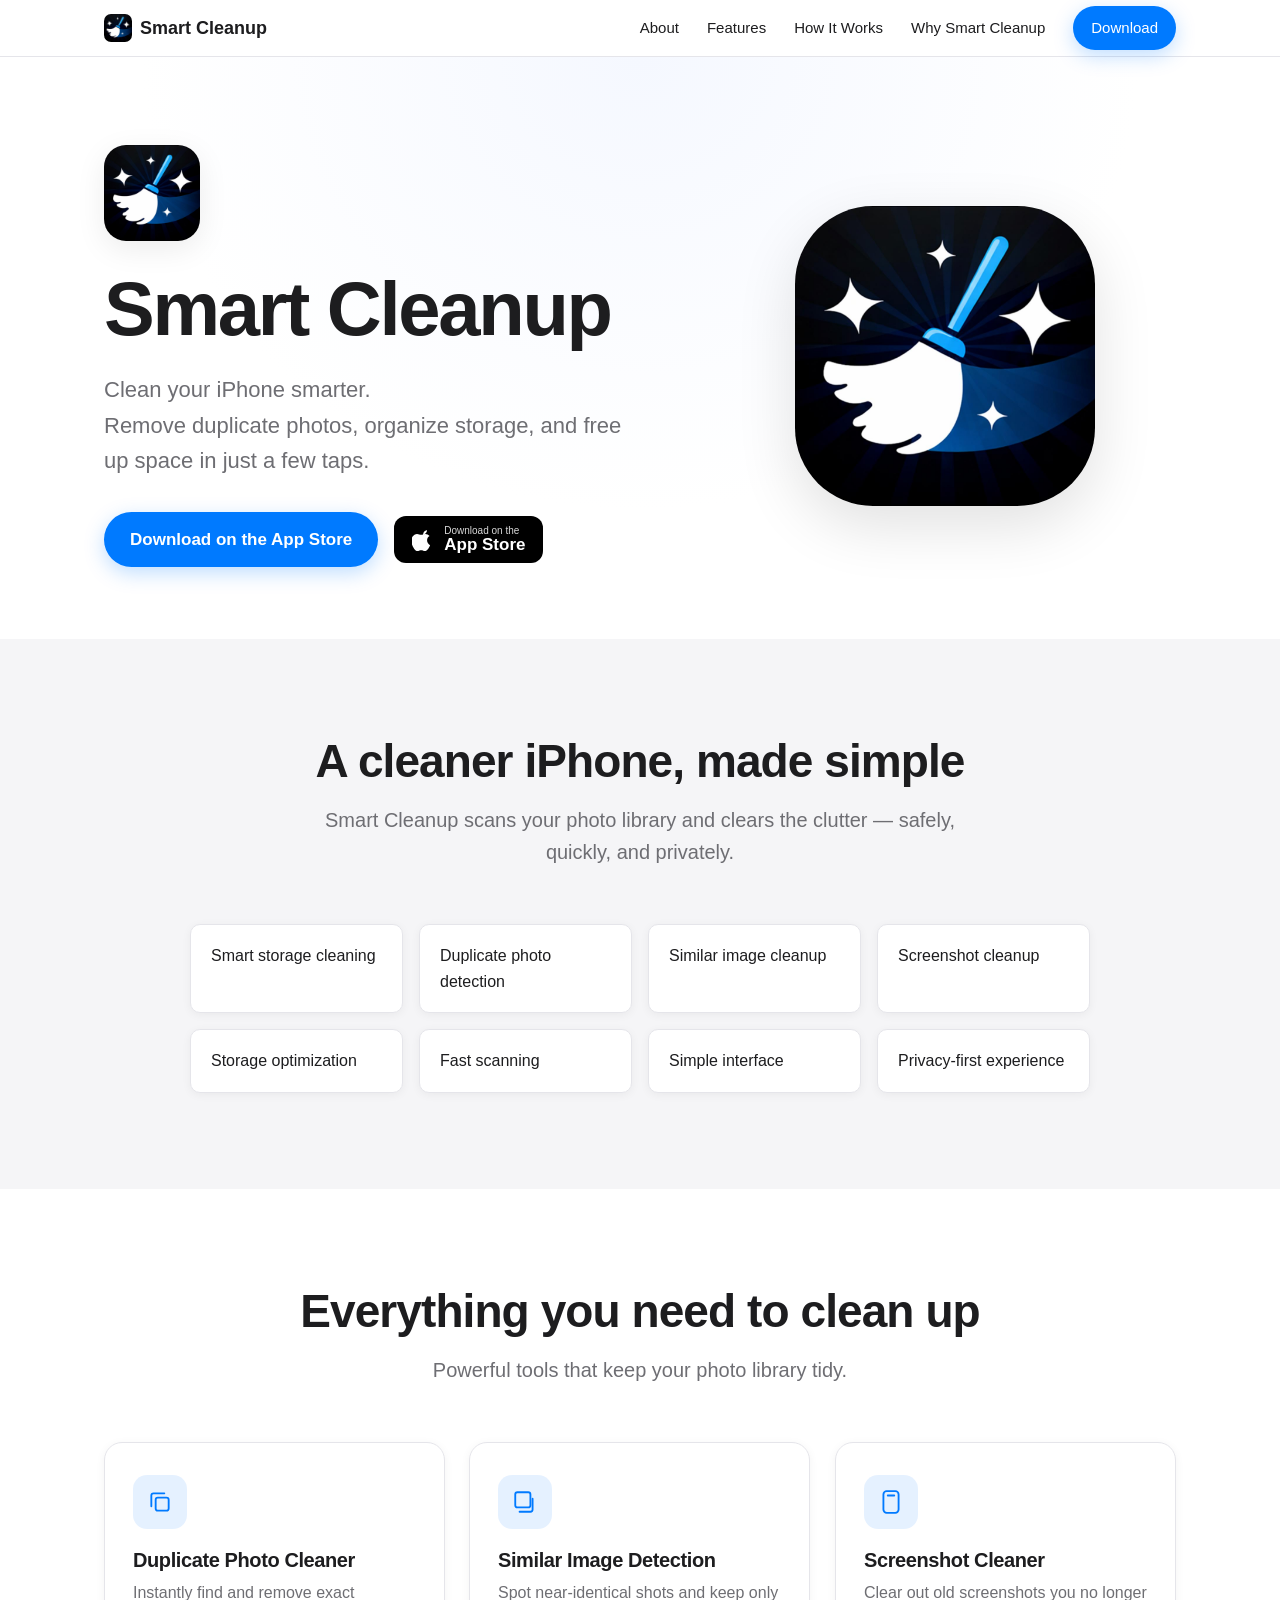
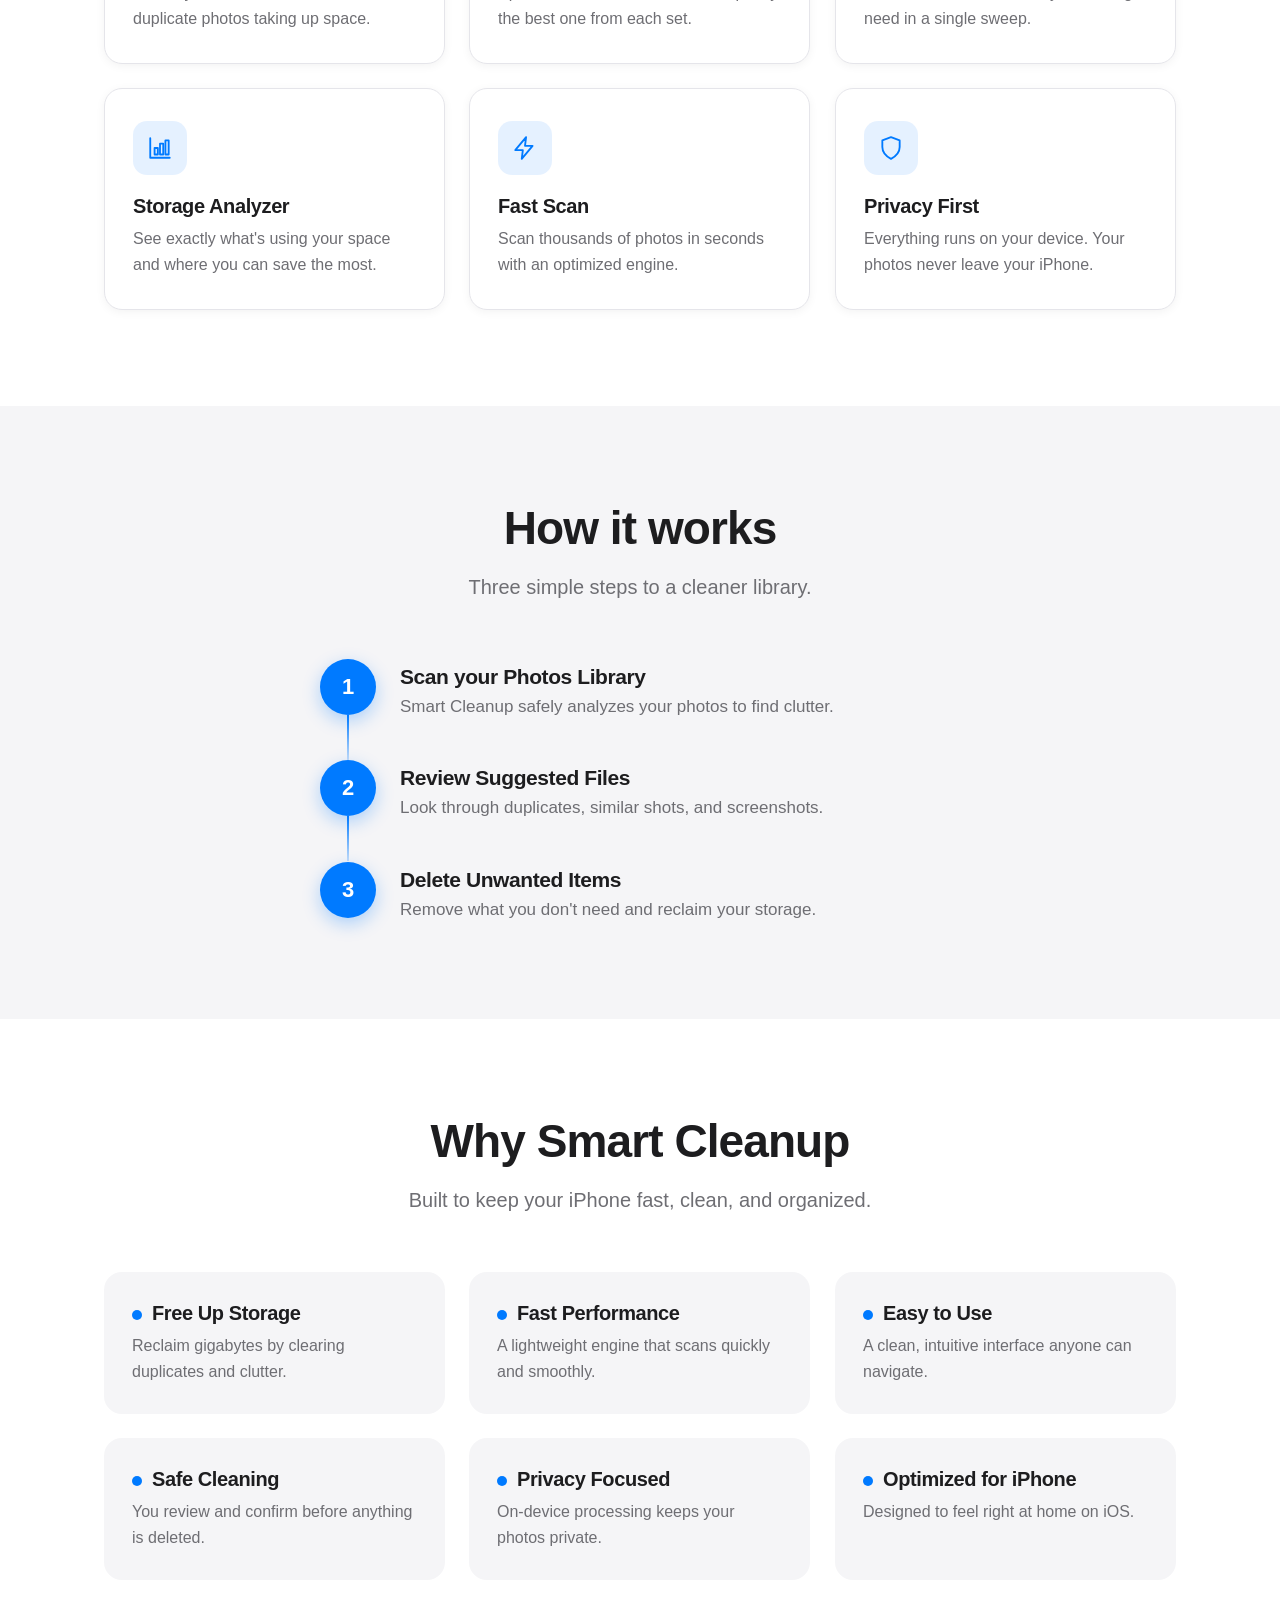
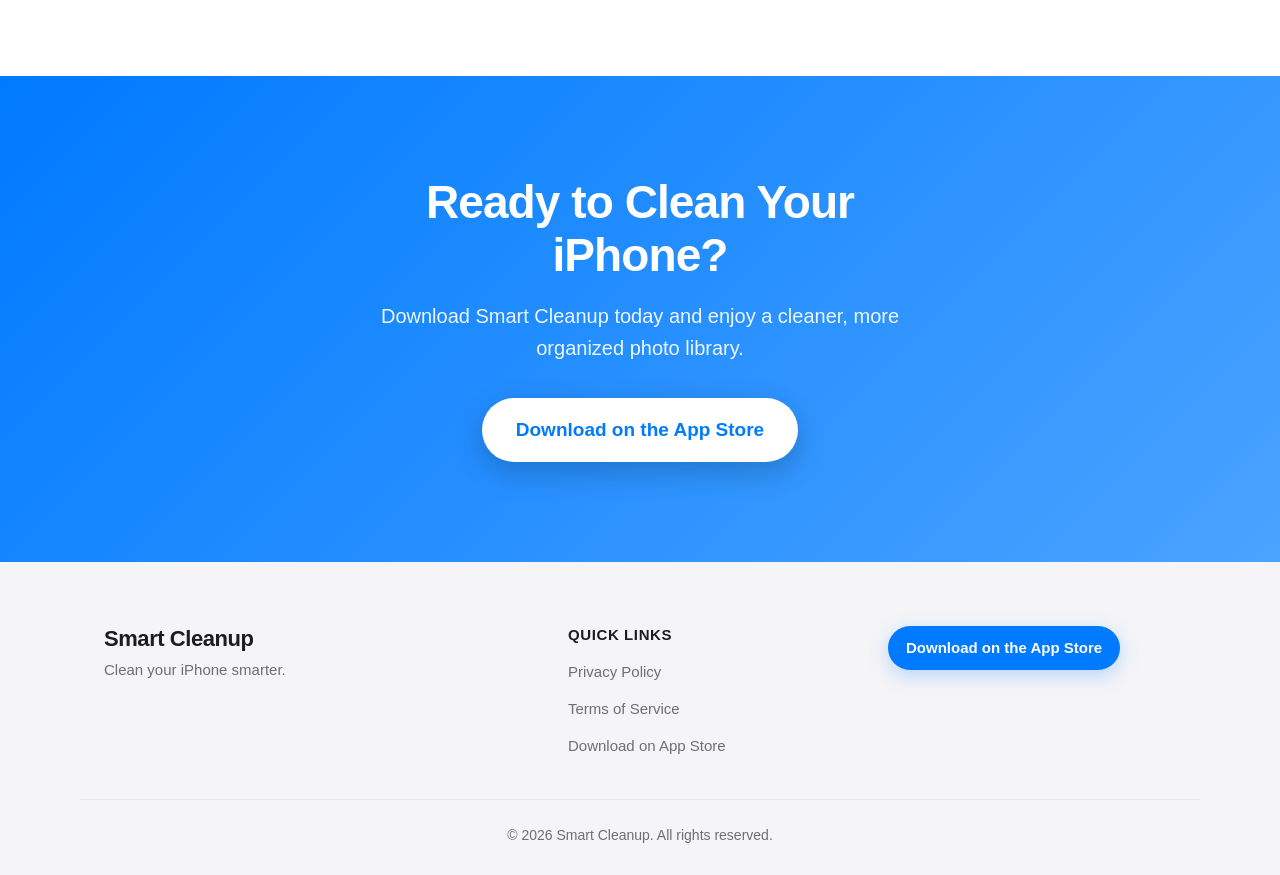
==== index.html @ 97d94f2d "Add Apple-style landing page for Smart Cleanup - Add responsive landing page (index.html, css, js) u" ====
<!--
  Smart Cleanup — Landing Page
  Apple Human Interface inspired product page.
  Built with HTML5, CSS3, and Vanilla JavaScript only. No frameworks.
-->
<!DOCTYPE html>
<html lang="en">
<head>
  <!-- ============================================================
       META / SEO
  ============================================================ -->
  <meta charset="UTF-8" />
  <meta name="viewport" content="width=device-width, initial-scale=1.0" />

  <title>Smart Cleanup — Clean Your iPhone Smarter</title>
  <meta name="description" content="Smart Cleanup helps you remove duplicate photos, clean similar images and screenshots, and free up iPhone storage in just a few taps. Privacy-first and fast." />
  <meta name="keywords" content="Smart Cleanup, iPhone cleaner, duplicate photo cleaner, similar image detection, screenshot cleaner, storage optimizer, free up space, iOS cleanup app" />
  <meta name="author" content="Smart Cleanup" />
  <meta name="theme-color" content="#FFFFFF" />

  <!-- Open Graph -->
  <meta property="og:type" content="website" />
  <meta property="og:title" content="Smart Cleanup — Clean Your iPhone Smarter" />
  <meta property="og:description" content="Remove duplicate photos, organize storage, and free up space in just a few taps." />
  <meta property="og:image" content="assets/icons/app-icon.jpg" />
  <meta property="og:url" content="https://apps.apple.com/app/id6758055419" />
  <meta property="og:site_name" content="Smart Cleanup" />

  <!-- Twitter Card -->
  <meta name="twitter:card" content="summary_large_image" />
  <meta name="twitter:title" content="Smart Cleanup — Clean Your iPhone Smarter" />
  <meta name="twitter:description" content="Remove duplicate photos, organize storage, and free up space in just a few taps." />
  <meta name="twitter:image" content="assets/icons/app-icon.jpg" />

  <!-- Favicon -->
  <link rel="icon" type="image/jpeg" href="assets/icons/favicon.jpg" />
  <link rel="apple-touch-icon" href="assets/icons/favicon.jpg" />

  <!-- Stylesheet -->
  <link rel="stylesheet" href="css/style.css" />
</head>

<body>
  <!-- ============================================================
       HEADER / NAVIGATION
  ============================================================ -->
  <header class="site-header" id="top">
    <nav class="nav container" aria-label="Primary navigation">
      <a href="#top" class="nav__brand" aria-label="Smart Cleanup home">
        <img src="assets/icons/app-icon.jpg" alt="Smart Cleanup app icon" class="nav__logo" width="28" height="28" />
        <span>Smart Cleanup</span>
      </a>

      <button class="nav__toggle" id="navToggle" aria-label="Toggle menu" aria-expanded="false" aria-controls="navMenu">
        <span></span><span></span><span></span>
      </button>

      <ul class="nav__menu" id="navMenu">
        <li><a href="#about">About</a></li>
        <li><a href="#features">Features</a></li>
        <li><a href="#how">How It Works</a></li>
        <li><a href="#why">Why Smart Cleanup</a></li>
        <li>
          <a class="btn btn--primary btn--sm" href="https://apps.apple.com/app/id6758055419" target="_blank" rel="noopener">Download</a>
        </li>
      </ul>
    </nav>
  </header>

  <main>
    <!-- ============================================================
         1. HERO SECTION
    ============================================================ -->
    <section class="hero" aria-labelledby="hero-title">
      <div class="container hero__inner">
        <div class="hero__content reveal">
          <!-- App icon -->
          <img src="assets/icons/app-icon.jpg" alt="Smart Cleanup app icon" class="hero__icon" width="96" height="96" />

          <h1 class="hero__title" id="hero-title">Smart Cleanup</h1>
          <p class="hero__subtitle">
            Clean your iPhone smarter.<br />
            Remove duplicate photos, organize storage, and free up space in just a few taps.
          </p>

          <div class="hero__actions">
            <!-- Primary download button -->
            <a class="btn btn--primary" href="https://apps.apple.com/app/id6758055419" target="_blank" rel="noopener">
              Download on the App Store
            </a>

            <!-- Small App Store badge placeholder -->
            <a class="appstore-badge" href="https://apps.apple.com/app/id6758055419" target="_blank" rel="noopener" aria-label="Download on the App Store">
              <span class="appstore-badge__icon" aria-hidden="true"></span>
              <span class="appstore-badge__text">
                <small>Download on the</small>
                <strong>App Store</strong>
              </span>
            </a>
          </div>
        </div>

        <!-- Hero visual: app logo showcase -->
        <div class="hero__visual reveal" aria-hidden="true">
          <div class="logo-showcase">
            <img src="assets/icons/app-icon.jpg" alt="" class="logo-showcase__icon" width="300" height="300" />
          </div>
        </div>
      </div>
    </section>

    <!-- ============================================================
         2. ABOUT
    ============================================================ -->
    <section class="section section--muted" id="about" aria-labelledby="about-title">
      <div class="container">
        <header class="section__head reveal">
          <h2 class="section__title" id="about-title">A cleaner iPhone, made simple</h2>
          <p class="section__subtitle">
            Smart Cleanup scans your photo library and clears the clutter — safely, quickly, and privately.
          </p>
        </header>

        <ul class="about__list reveal">
          <li>Smart storage cleaning</li>
          <li>Duplicate photo detection</li>
          <li>Similar image cleanup</li>
          <li>Screenshot cleanup</li>
          <li>Storage optimization</li>
          <li>Fast scanning</li>
          <li>Simple interface</li>
          <li>Privacy-first experience</li>
        </ul>
      </div>
    </section>

    <!-- ============================================================
         3. FEATURES
    ============================================================ -->
    <section class="section" id="features" aria-labelledby="features-title">
      <div class="container">
        <header class="section__head reveal">
          <h2 class="section__title" id="features-title">Everything you need to clean up</h2>
          <p class="section__subtitle">Powerful tools that keep your photo library tidy.</p>
        </header>

        <div class="grid grid--3">
          <!-- Feature card -->
          <article class="card reveal">
            <div class="card__icon" aria-hidden="true">
              <svg viewBox="0 0 24 24" width="26" height="26" fill="none" stroke="currentColor" stroke-width="1.7" stroke-linecap="round" stroke-linejoin="round"><rect x="8" y="8" width="12" height="12" rx="2"/><path d="M4 16V6a2 2 0 0 1 2-2h10"/></svg>
            </div>
            <h3 class="card__title">Duplicate Photo Cleaner</h3>
            <p class="card__text">Instantly find and remove exact duplicate photos taking up space.</p>
          </article>

          <article class="card reveal">
            <div class="card__icon" aria-hidden="true">
              <svg viewBox="0 0 24 24" width="26" height="26" fill="none" stroke="currentColor" stroke-width="1.7" stroke-linecap="round" stroke-linejoin="round"><rect x="3" y="3" width="14" height="14" rx="2"/><path d="M7 21h10a2 2 0 0 0 2-2V9"/></svg>
            </div>
            <h3 class="card__title">Similar Image Detection</h3>
            <p class="card__text">Spot near-identical shots and keep only the best one from each set.</p>
          </article>

          <article class="card reveal">
            <div class="card__icon" aria-hidden="true">
              <svg viewBox="0 0 24 24" width="26" height="26" fill="none" stroke="currentColor" stroke-width="1.7" stroke-linecap="round" stroke-linejoin="round"><rect x="5" y="2" width="14" height="20" rx="3"/><path d="M9 6h6"/></svg>
            </div>
            <h3 class="card__title">Screenshot Cleaner</h3>
            <p class="card__text">Clear out old screenshots you no longer need in a single sweep.</p>
          </article>

          <article class="card reveal">
            <div class="card__icon" aria-hidden="true">
              <svg viewBox="0 0 24 24" width="26" height="26" fill="none" stroke="currentColor" stroke-width="1.7" stroke-linecap="round" stroke-linejoin="round"><path d="M3 3v18h18"/><rect x="7" y="12" width="3" height="6"/><rect x="12" y="8" width="3" height="10"/><rect x="17" y="5" width="3" height="13"/></svg>
            </div>
            <h3 class="card__title">Storage Analyzer</h3>
            <p class="card__text">See exactly what's using your space and where you can save the most.</p>
          </article>

          <article class="card reveal">
            <div class="card__icon" aria-hidden="true">
              <svg viewBox="0 0 24 24" width="26" height="26" fill="none" stroke="currentColor" stroke-width="1.7" stroke-linecap="round" stroke-linejoin="round"><path d="M13 2 3 14h7l-1 8 10-12h-7z"/></svg>
            </div>
            <h3 class="card__title">Fast Scan</h3>
            <p class="card__text">Scan thousands of photos in seconds with an optimized engine.</p>
          </article>

          <article class="card reveal">
            <div class="card__icon" aria-hidden="true">
              <svg viewBox="0 0 24 24" width="26" height="26" fill="none" stroke="currentColor" stroke-width="1.7" stroke-linecap="round" stroke-linejoin="round"><path d="M12 2 4 5v6c0 5 3.4 8.5 8 11 4.6-2.5 8-6 8-11V5z"/></svg>
            </div>
            <h3 class="card__title">Privacy First</h3>
            <p class="card__text">Everything runs on your device. Your photos never leave your iPhone.</p>
          </article>
        </div>
      </div>
    </section>

    <!-- ============================================================
         4. HOW IT WORKS
    ============================================================ -->
    <section class="section section--muted" id="how" aria-labelledby="how-title">
      <div class="container">
        <header class="section__head reveal">
          <h2 class="section__title" id="how-title">How it works</h2>
          <p class="section__subtitle">Three simple steps to a cleaner library.</p>
        </header>

        <ol class="timeline">
          <li class="timeline__step reveal">
            <div class="timeline__num">1</div>
            <div class="timeline__body">
              <h3 class="timeline__title">Scan your Photos Library</h3>
              <p class="timeline__text">Smart Cleanup safely analyzes your photos to find clutter.</p>
            </div>
          </li>
          <li class="timeline__step reveal">
            <div class="timeline__num">2</div>
            <div class="timeline__body">
              <h3 class="timeline__title">Review Suggested Files</h3>
              <p class="timeline__text">Look through duplicates, similar shots, and screenshots.</p>
            </div>
          </li>
          <li class="timeline__step reveal">
            <div class="timeline__num">3</div>
            <div class="timeline__body">
              <h3 class="timeline__title">Delete Unwanted Items</h3>
              <p class="timeline__text">Remove what you don't need and reclaim your storage.</p>
            </div>
          </li>
        </ol>
      </div>
    </section>

    <!-- ============================================================
         5. WHY SMART CLEANUP
    ============================================================ -->
    <section class="section" id="why" aria-labelledby="why-title">
      <div class="container">
        <header class="section__head reveal">
          <h2 class="section__title" id="why-title">Why Smart Cleanup</h2>
          <p class="section__subtitle">Built to keep your iPhone fast, clean, and organized.</p>
        </header>

        <div class="grid grid--3">
          <article class="benefit reveal">
            <h3 class="benefit__title">Free Up Storage</h3>
            <p class="benefit__text">Reclaim gigabytes by clearing duplicates and clutter.</p>
          </article>
          <article class="benefit reveal">
            <h3 class="benefit__title">Fast Performance</h3>
            <p class="benefit__text">A lightweight engine that scans quickly and smoothly.</p>
          </article>
          <article class="benefit reveal">
            <h3 class="benefit__title">Easy to Use</h3>
            <p class="benefit__text">A clean, intuitive interface anyone can navigate.</p>
          </article>
          <article class="benefit reveal">
            <h3 class="benefit__title">Safe Cleaning</h3>
            <p class="benefit__text">You review and confirm before anything is deleted.</p>
          </article>
          <article class="benefit reveal">
            <h3 class="benefit__title">Privacy Focused</h3>
            <p class="benefit__text">On-device processing keeps your photos private.</p>
          </article>
          <article class="benefit reveal">
            <h3 class="benefit__title">Optimized for iPhone</h3>
            <p class="benefit__text">Designed to feel right at home on iOS.</p>
          </article>
        </div>
      </div>
    </section>

    <!-- ============================================================
         7. CALL TO ACTION
    ============================================================ -->
    <section class="cta" aria-labelledby="cta-title">
      <div class="container cta__inner reveal">
        <h2 class="cta__title" id="cta-title">Ready to Clean Your iPhone?</h2>
        <p class="cta__text">
          Download Smart Cleanup today and enjoy a cleaner, more organized photo library.
        </p>
        <a class="btn btn--primary btn--lg" href="https://apps.apple.com/app/id6758055419" target="_blank" rel="noopener">
          Download on the App Store
        </a>
      </div>
    </section>
  </main>

  <!-- ============================================================
       8. FOOTER
  ============================================================ -->
  <footer class="footer" aria-labelledby="footer-title">
    <div class="container footer__grid">
      <div class="footer__brand">
        <h2 class="footer__title" id="footer-title">Smart Cleanup</h2>
        <p class="footer__tagline">Clean your iPhone smarter.</p>
      </div>

      <nav class="footer__nav" aria-label="Footer navigation">
        <h3 class="footer__heading">Quick Links</h3>
        <ul>
          <li><a href="privacy-policy.html">Privacy Policy</a></li>
          <li><a href="terms-of-service.html">Terms of Service</a></li>
          <li><a href="https://apps.apple.com/app/id6758055419" target="_blank" rel="noopener">Download on App Store</a></li>
        </ul>
      </nav>

      <div class="footer__cta">
        <a class="btn btn--primary btn--sm" href="https://apps.apple.com/app/id6758055419" target="_blank" rel="noopener">
          Download on the App Store
        </a>
      </div>
    </div>

    <div class="footer__bottom">
      <p>&copy; <span id="year">2026</span> Smart Cleanup. All rights reserved.</p>
    </div>
  </footer>

  <!-- Scripts -->
  <script src="js/script.js"></script>
</body>
</html>
---- css/style.css ----
/* ============================================================
   Smart Cleanup — Stylesheet
   Apple Human Interface inspired.
   Table of contents:
     1. Design tokens (variables)
     2. Base / reset
     3. Layout helpers
     4. Buttons & badges
     5. Header / navigation
     6. Hero
     7. Sections & headings
     8. About
     9. Feature cards
    10. Timeline (How it works)
    11. Benefits
    12. Hero logo showcase
    13. Call to action
    14. Footer
    15. Legal pages
    16. Animations (reveal on scroll)
    17. Responsive breakpoints
   ============================================================ */

/* ---------- 1. DESIGN TOKENS ---------- */
:root {
  --bg: #ffffff;
  --bg-muted: #f5f5f7;
  --text: #1d1d1f;
  --text-secondary: #6e6e73;
  --primary: #007aff;
  --primary-dark: #0062cc;
  --border: #e5e5ea;

  --radius-sm: 10px;
  --radius: 18px;
  --radius-lg: 28px;

  --shadow-sm: 0 2px 10px rgba(0, 0, 0, 0.05);
  --shadow: 0 8px 30px rgba(0, 0, 0, 0.08);
  --shadow-lg: 0 20px 60px rgba(0, 0, 0, 0.12);

  --container: 1120px;
  --gap: 24px;

  --font: -apple-system, BlinkMacSystemFont, "SF Pro Display", "Segoe UI",
    Roboto, Helvetica, Arial, sans-serif;

  --ease: cubic-bezier(0.4, 0, 0.2, 1);
}

/* ---------- 2. BASE / RESET ---------- */
*,
*::before,
*::after {
  box-sizing: border-box;
  margin: 0;
  padding: 0;
}

html {
  scroll-behavior: smooth;
  -webkit-text-size-adjust: 100%;
}

body {
  font-family: var(--font);
  color: var(--text);
  background: var(--bg);
  line-height: 1.6;
  font-size: 17px;
  -webkit-font-smoothing: antialiased;
  -moz-osx-font-smoothing: grayscale;
}

img {
  max-width: 100%;
  display: block;
}

a {
  color: var(--primary);
  text-decoration: none;
  transition: color 0.2s var(--ease), opacity 0.2s var(--ease);
}

a:hover {
  opacity: 0.85;
}

ul,
ol {
  list-style: none;
}

h1,
h2,
h3 {
  line-height: 1.15;
  letter-spacing: -0.02em;
  font-weight: 700;
}

:focus-visible {
  outline: 3px solid rgba(0, 122, 255, 0.5);
  outline-offset: 3px;
  border-radius: 6px;
}

/* ---------- 3. LAYOUT HELPERS ---------- */
.container {
  width: 100%;
  max-width: var(--container);
  margin: 0 auto;
  padding: 0 24px;
}

.grid {
  display: grid;
  gap: var(--gap);
}

.grid--3 {
  grid-template-columns: repeat(3, 1fr);
}

/* ---------- 4. BUTTONS & BADGES ---------- */
.btn {
  display: inline-flex;
  align-items: center;
  justify-content: center;
  gap: 8px;
  font-weight: 600;
  font-size: 17px;
  padding: 14px 26px;
  border-radius: 980px;
  border: none;
  cursor: pointer;
  transition: transform 0.2s var(--ease), background 0.2s var(--ease),
    box-shadow 0.2s var(--ease);
  white-space: nowrap;
}

.btn--primary {
  background: var(--primary);
  color: #fff;
  box-shadow: 0 6px 20px rgba(0, 122, 255, 0.25);
}

.btn--primary:hover {
  background: var(--primary-dark);
  opacity: 1;
  transform: translateY(-2px);
  box-shadow: 0 10px 26px rgba(0, 122, 255, 0.32);
}

.btn--sm {
  font-size: 15px;
  padding: 10px 18px;
}

.btn--lg {
  font-size: 19px;
  padding: 17px 34px;
}

/* App Store badge placeholder */
.appstore-badge {
  display: inline-flex;
  align-items: center;
  gap: 10px;
  padding: 9px 18px;
  border-radius: 12px;
  background: #000;
  color: #fff;
}

.appstore-badge:hover {
  opacity: 0.9;
}

.appstore-badge__icon {
  width: 22px;
  height: 22px;
  background: #fff;
  -webkit-mask: url("data:image/svg+xml;utf8,<svg xmlns='http://www.w3.org/2000/svg' viewBox='0 0 24 24'><path d='M16.365 1.43c0 1.14-.42 2.2-1.12 3-0.77 0.9-2.03 1.6-3.06 1.52-0.13-1.1 0.42-2.27 1.09-3.02 0.75-0.85 2.07-1.5 3.09-1.5zm3.4 16.2c-0.56 1.28-0.83 1.85-1.55 2.98-1 1.58-2.4 3.55-4.15 3.56-1.55 0.02-1.95-1.01-4.06-1-2.11 0.01-2.55 1.02-4.1 1.01-1.75-0.02-3.08-1.79-4.08-3.37-2.8-4.42-3.1-9.61-1.37-12.37 1.23-1.96 3.17-3.11 5-3.11 1.86 0 3.03 1.02 4.57 1.02 1.49 0 2.4-1.02 4.55-1.02 1.63 0 3.36 0.89 4.59 2.42-4.03 2.21-3.37 7.96 0.6 9.87z'/></svg>") center / contain no-repeat;
  mask: url("data:image/svg+xml;utf8,<svg xmlns='http://www.w3.org/2000/svg' viewBox='0 0 24 24'><path d='M16.365 1.43c0 1.14-.42 2.2-1.12 3-0.77 0.9-2.03 1.6-3.06 1.52-0.13-1.1 0.42-2.27 1.09-3.02 0.75-0.85 2.07-1.5 3.09-1.5zm3.4 16.2c-0.56 1.28-0.83 1.85-1.55 2.98-1 1.58-2.4 3.55-4.15 3.56-1.55 0.02-1.95-1.01-4.06-1-2.11 0.01-2.55 1.02-4.1 1.01-1.75-0.02-3.08-1.79-4.08-3.37-2.8-4.42-3.1-9.61-1.37-12.37 1.23-1.96 3.17-3.11 5-3.11 1.86 0 3.03 1.02 4.57 1.02 1.49 0 2.4-1.02 4.55-1.02 1.63 0 3.36 0.89 4.59 2.42-4.03 2.21-3.37 7.96 0.6 9.87z'/></svg>") center / contain no-repeat;
  flex-shrink: 0;
}

.appstore-badge__text {
  display: flex;
  flex-direction: column;
  line-height: 1.1;
  text-align: left;
}

.appstore-badge__text small {
  font-size: 10px;
  opacity: 0.85;
}

.appstore-badge__text strong {
  font-size: 17px;
  font-weight: 600;
}

/* ---------- 5. HEADER / NAVIGATION ---------- */
.site-header {
  position: sticky;
  top: 0;
  z-index: 100;
  background: rgba(255, 255, 255, 0.8);
  backdrop-filter: saturate(180%) blur(20px);
  -webkit-backdrop-filter: saturate(180%) blur(20px);
  border-bottom: 1px solid var(--border);
}

.nav {
  display: flex;
  align-items: center;
  justify-content: space-between;
  height: 56px;
}

.nav__brand {
  display: flex;
  align-items: center;
  gap: 8px;
  color: var(--text);
  font-weight: 600;
  font-size: 18px;
}

.nav__brand:hover {
  opacity: 1;
}

.nav__logo {
  border-radius: 7px;
}

.nav__menu {
  display: flex;
  align-items: center;
  gap: 28px;
}

.nav__menu a {
  color: var(--text);
  font-size: 15px;
  font-weight: 500;
}

.nav__menu .btn--primary {
  color: #fff;
}

.nav__toggle {
  display: none;
  flex-direction: column;
  gap: 5px;
  background: none;
  border: none;
  cursor: pointer;
  padding: 6px;
}

.nav__toggle span {
  width: 22px;
  height: 2px;
  background: var(--text);
  border-radius: 2px;
  transition: transform 0.3s var(--ease), opacity 0.3s var(--ease);
}

.nav__toggle.is-open span:nth-child(1) {
  transform: translateY(7px) rotate(45deg);
}
.nav__toggle.is-open span:nth-child(2) {
  opacity: 0;
}
.nav__toggle.is-open span:nth-child(3) {
  transform: translateY(-7px) rotate(-45deg);
}

/* ---------- 6. HERO ---------- */
.hero {
  padding: 88px 0 72px;
  background: radial-gradient(
    ellipse at top,
    #f5f8ff 0%,
    var(--bg) 55%
  );
  overflow: hidden;
}

.hero__inner {
  display: grid;
  grid-template-columns: 1.1fr 0.9fr;
  align-items: center;
  gap: 48px;
}

.hero__icon {
  border-radius: 22px;
  box-shadow: var(--shadow);
  margin-bottom: 24px;
}

.hero__title {
  font-size: clamp(44px, 7vw, 76px);
  letter-spacing: -0.03em;
}

.hero__subtitle {
  margin-top: 20px;
  font-size: clamp(18px, 2.4vw, 22px);
  color: var(--text-secondary);
  max-width: 520px;
}

.hero__actions {
  margin-top: 34px;
  display: flex;
  align-items: center;
  gap: 16px;
  flex-wrap: wrap;
}

.hero__visual {
  display: flex;
  justify-content: center;
}

/* ---------- 7. SECTIONS & HEADINGS ---------- */
.section {
  padding: 96px 0;
}

.section--muted {
  background: var(--bg-muted);
}

.section__head {
  text-align: center;
  max-width: 680px;
  margin: 0 auto 56px;
}

.section__title {
  font-size: clamp(30px, 4.5vw, 46px);
}

.section__subtitle {
  margin-top: 16px;
  font-size: clamp(17px, 2vw, 20px);
  color: var(--text-secondary);
}

/* ---------- 8. ABOUT ---------- */
.about__list {
  display: grid;
  grid-template-columns: repeat(4, 1fr);
  gap: 16px;
  max-width: 900px;
  margin: 0 auto;
}

.about__list li {
  background: var(--bg);
  border: 1px solid var(--border);
  border-radius: var(--radius-sm);
  padding: 18px 20px;
  font-weight: 500;
  font-size: 16px;
  box-shadow: var(--shadow-sm);
  transition: transform 0.2s var(--ease), box-shadow 0.2s var(--ease);
}

.about__list li:hover {
  transform: translateY(-3px);
  box-shadow: var(--shadow);
}

/* ---------- 9. FEATURE CARDS ---------- */
.card {
  background: var(--bg);
  border: 1px solid var(--border);
  border-radius: var(--radius);
  padding: 32px 28px;
  box-shadow: var(--shadow-sm);
  transition: transform 0.25s var(--ease), box-shadow 0.25s var(--ease);
}

.card:hover {
  transform: translateY(-6px);
  box-shadow: var(--shadow);
}

.card__icon {
  width: 54px;
  height: 54px;
  border-radius: 14px;
  display: flex;
  align-items: center;
  justify-content: center;
  background: rgba(0, 122, 255, 0.1);
  color: var(--primary);
  margin-bottom: 20px;
}

.card__title {
  font-size: 20px;
  margin-bottom: 8px;
}

.card__text {
  color: var(--text-secondary);
  font-size: 16px;
}

/* ---------- 10. TIMELINE (HOW IT WORKS) ---------- */
.timeline {
  max-width: 640px;
  margin: 0 auto;
  position: relative;
}

.timeline__step {
  display: flex;
  gap: 24px;
  padding-bottom: 40px;
  position: relative;
}

/* Connecting line */
.timeline__step:not(:last-child)::before {
  content: "";
  position: absolute;
  left: 27px;
  top: 56px;
  bottom: 0;
  width: 2px;
  background: linear-gradient(var(--primary), rgba(0, 122, 255, 0.2));
}

.timeline__step:last-child {
  padding-bottom: 0;
}

.timeline__num {
  flex-shrink: 0;
  width: 56px;
  height: 56px;
  border-radius: 50%;
  background: var(--primary);
  color: #fff;
  display: flex;
  align-items: center;
  justify-content: center;
  font-size: 22px;
  font-weight: 700;
  box-shadow: 0 6px 18px rgba(0, 122, 255, 0.3);
  z-index: 1;
}

.timeline__body {
  padding-top: 6px;
}

.timeline__title {
  font-size: 21px;
  margin-bottom: 4px;
}

.timeline__text {
  color: var(--text-secondary);
}

/* ---------- 11. BENEFITS ---------- */
.benefit {
  background: var(--bg-muted);
  border-radius: var(--radius);
  padding: 30px 28px;
  transition: transform 0.25s var(--ease), box-shadow 0.25s var(--ease);
}

.benefit:hover {
  transform: translateY(-4px);
  box-shadow: var(--shadow);
}

.benefit__title {
  font-size: 20px;
  margin-bottom: 8px;
}

.benefit__title::before {
  content: "";
  display: inline-block;
  width: 10px;
  height: 10px;
  border-radius: 50%;
  background: var(--primary);
  margin-right: 10px;
  vertical-align: middle;
}

.benefit__text {
  color: var(--text-secondary);
  font-size: 16px;
}

/* ---------- 12. HERO LOGO SHOWCASE ---------- */
.logo-showcase {
  position: relative;
  display: flex;
  align-items: center;
  justify-content: center;
  padding: 20px;
}

/* Soft glow behind the app icon */
.logo-showcase::before {
  content: "";
  position: absolute;
  width: 78%;
  height: 78%;
  border-radius: 50%;
  background: radial-gradient(
    circle,
    rgba(0, 122, 255, 0.35) 0%,
    rgba(0, 122, 255, 0) 70%
  );
  filter: blur(20px);
  z-index: 0;
}

.logo-showcase__icon {
  position: relative;
  z-index: 1;
  width: 100%;
  max-width: 300px;
  height: auto;
  border-radius: 26%;
  box-shadow: var(--shadow-lg);
  animation: float 6s ease-in-out infinite;
}

@keyframes float {
  0%, 100% { transform: translateY(0); }
  50% { transform: translateY(-14px); }
}

/* ---------- 13. CALL TO ACTION ---------- */
.cta {
  padding: 100px 0;
  background: linear-gradient(135deg, #007aff, #4aa3ff);
  color: #fff;
  text-align: center;
}

.cta__inner {
  max-width: 640px;
}

.cta__title {
  font-size: clamp(30px, 4.5vw, 46px);
}

.cta__text {
  margin: 18px auto 34px;
  font-size: clamp(17px, 2vw, 20px);
  opacity: 0.92;
}

.cta .btn--primary {
  background: #fff;
  color: var(--primary);
  box-shadow: 0 10px 30px rgba(0, 0, 0, 0.2);
}

.cta .btn--primary:hover {
  background: #f0f0f3;
}

/* ---------- 14. FOOTER ---------- */
.footer {
  background: var(--bg-muted);
  padding: 64px 0 28px;
  color: var(--text-secondary);
}

.footer__grid {
  display: grid;
  grid-template-columns: 1.5fr 1fr 1fr;
  gap: 32px;
  padding-bottom: 40px;
  border-bottom: 1px solid var(--border);
}

.footer__title {
  color: var(--text);
  font-size: 22px;
}

.footer__tagline {
  margin-top: 6px;
  font-size: 15px;
}

.footer__heading {
  color: var(--text);
  font-size: 15px;
  text-transform: uppercase;
  letter-spacing: 0.04em;
  margin-bottom: 14px;
}

.footer__nav ul {
  display: flex;
  flex-direction: column;
  gap: 10px;
}

.footer__nav a {
  color: var(--text-secondary);
  font-size: 15px;
}

.footer__nav a:hover {
  color: var(--primary);
}

.footer__cta {
  display: flex;
  align-items: flex-start;
}

.footer__bottom {
  text-align: center;
  padding-top: 24px;
  font-size: 14px;
}

/* ---------- 15. LEGAL PAGES ---------- */
.legal {
  padding: 72px 0 96px;
}

.legal__inner {
  max-width: 760px;
  margin: 0 auto;
}

.legal__title {
  font-size: clamp(32px, 5vw, 48px);
  margin-bottom: 8px;
}

.legal__updated {
  color: var(--text-secondary);
  font-size: 15px;
  margin-bottom: 40px;
}

.legal h2 {
  font-size: 24px;
  margin: 36px 0 12px;
}

.legal p,
.legal li {
  color: var(--text-secondary);
  font-size: 17px;
  margin-bottom: 12px;
}

.legal ul {
  list-style: disc;
  padding-left: 24px;
}

.legal a {
  font-weight: 500;
}

.back-link {
  display: inline-flex;
  align-items: center;
  gap: 6px;
  margin-bottom: 32px;
  font-weight: 500;
}

/* ---------- 16. ANIMATIONS (reveal on scroll) ---------- */
.reveal {
  opacity: 0;
  transform: translateY(24px);
  transition: opacity 0.6s var(--ease), transform 0.6s var(--ease);
  will-change: opacity, transform;
}

.reveal.is-visible {
  opacity: 1;
  transform: none;
}

/* Respect reduced-motion preference */
@media (prefers-reduced-motion: reduce) {
  html {
    scroll-behavior: auto;
  }
  .reveal {
    opacity: 1;
    transform: none;
    transition: none;
  }
  .logo-showcase__icon {
    animation: none;
  }
}

/* ---------- 17. RESPONSIVE BREAKPOINTS ---------- */

/* Tablet */
@media (max-width: 900px) {
  .hero {
    padding: 64px 0 56px;
  }
  .hero__inner {
    grid-template-columns: 1fr;
    text-align: center;
    gap: 40px;
  }
  .hero__icon {
    margin-left: auto;
    margin-right: auto;
  }
  .hero__subtitle {
    margin-left: auto;
    margin-right: auto;
  }
  .hero__actions {
    justify-content: center;
  }
  .hero__visual {
    order: -1;
  }

  .grid--3 {
    grid-template-columns: repeat(2, 1fr);
  }
  .about__list {
    grid-template-columns: repeat(2, 1fr);
  }
  .logo-showcase__icon {
    max-width: 240px;
  }
  .footer__grid {
    grid-template-columns: 1fr 1fr;
  }
  .footer__cta {
    grid-column: 1 / -1;
  }
}

/* Mobile */
@media (max-width: 620px) {
  body {
    font-size: 16px;
  }
  .section {
    padding: 64px 0;
  }

  /* Collapsible mobile menu */
  .nav__toggle {
    display: flex;
  }
  .nav__menu {
    position: absolute;
    top: 56px;
    left: 0;
    right: 0;
    flex-direction: column;
    align-items: stretch;
    gap: 4px;
    background: rgba(255, 255, 255, 0.98);
    backdrop-filter: blur(20px);
    -webkit-backdrop-filter: blur(20px);
    border-bottom: 1px solid var(--border);
    padding: 12px 24px 20px;
    transform: translateY(-12px);
    opacity: 0;
    pointer-events: none;
    transition: transform 0.25s var(--ease), opacity 0.25s var(--ease);
  }
  .nav__menu.is-open {
    transform: none;
    opacity: 1;
    pointer-events: auto;
  }
  .nav__menu li {
    padding: 6px 0;
  }
  .nav__menu .btn--primary {
    width: 100%;
    margin-top: 6px;
  }

  .grid--3 {
    grid-template-columns: 1fr;
  }
  .about__list {
    grid-template-columns: 1fr 1fr;
  }
  .footer__grid {
    grid-template-columns: 1fr;
    text-align: center;
  }
  .footer__nav ul {
    align-items: center;
  }
  .footer__cta {
    justify-content: center;
  }
  .hero__actions {
    flex-direction: column;
    align-items: stretch;
  }
  .hero__actions .btn,
  .hero__actions .appstore-badge {
    width: 100%;
    justify-content: center;
  }
}
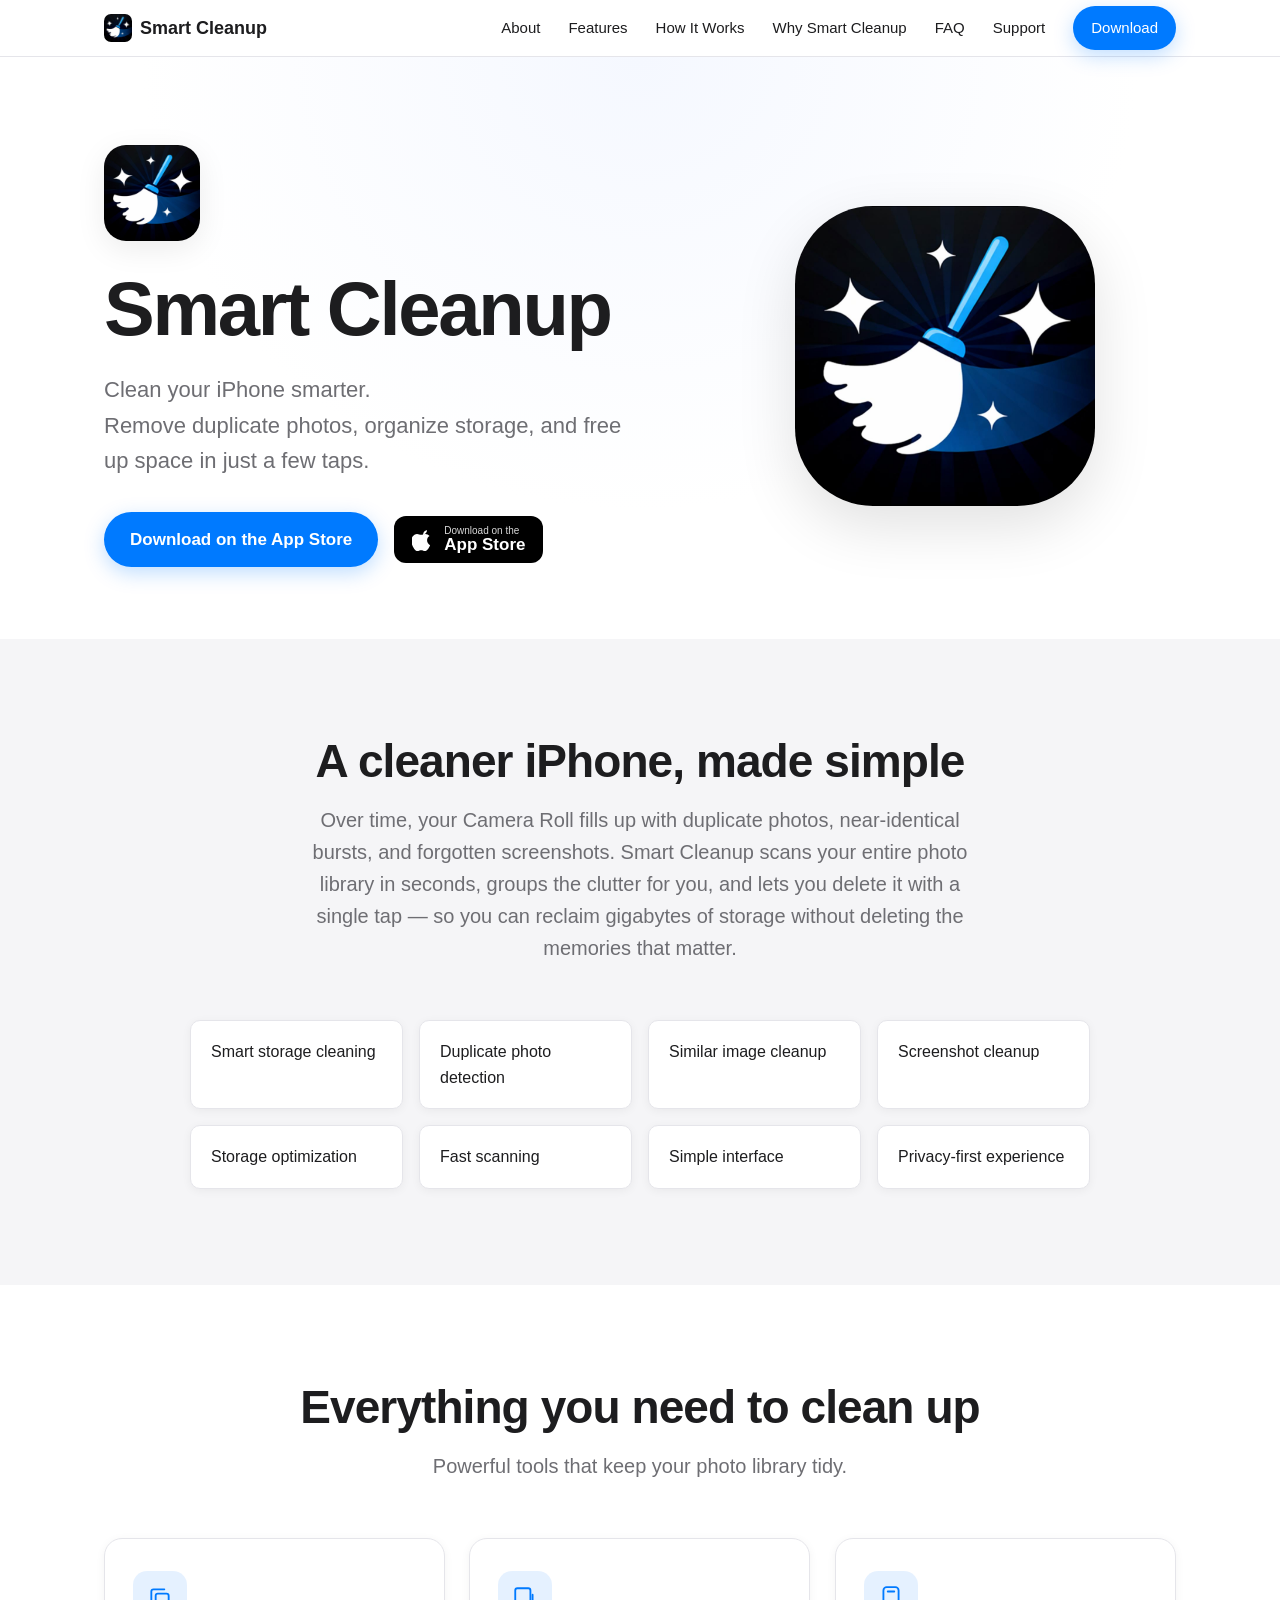
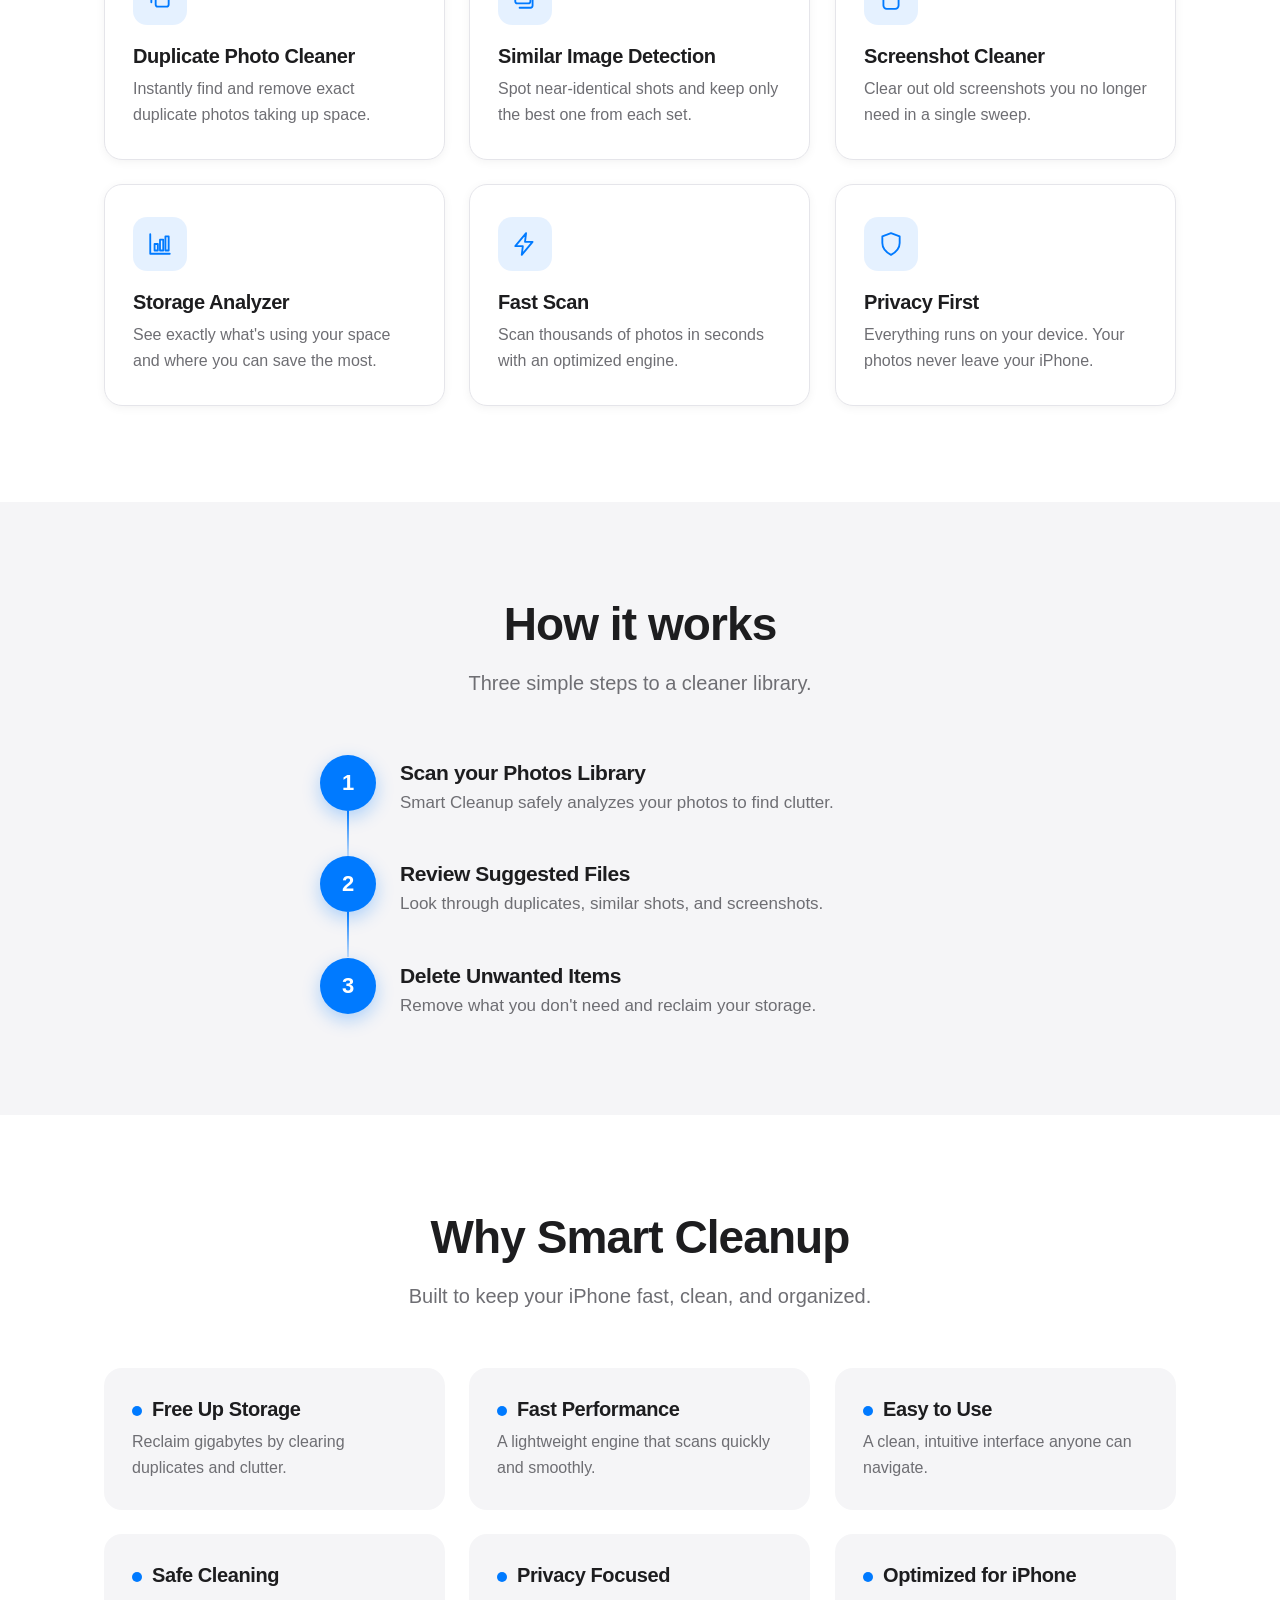
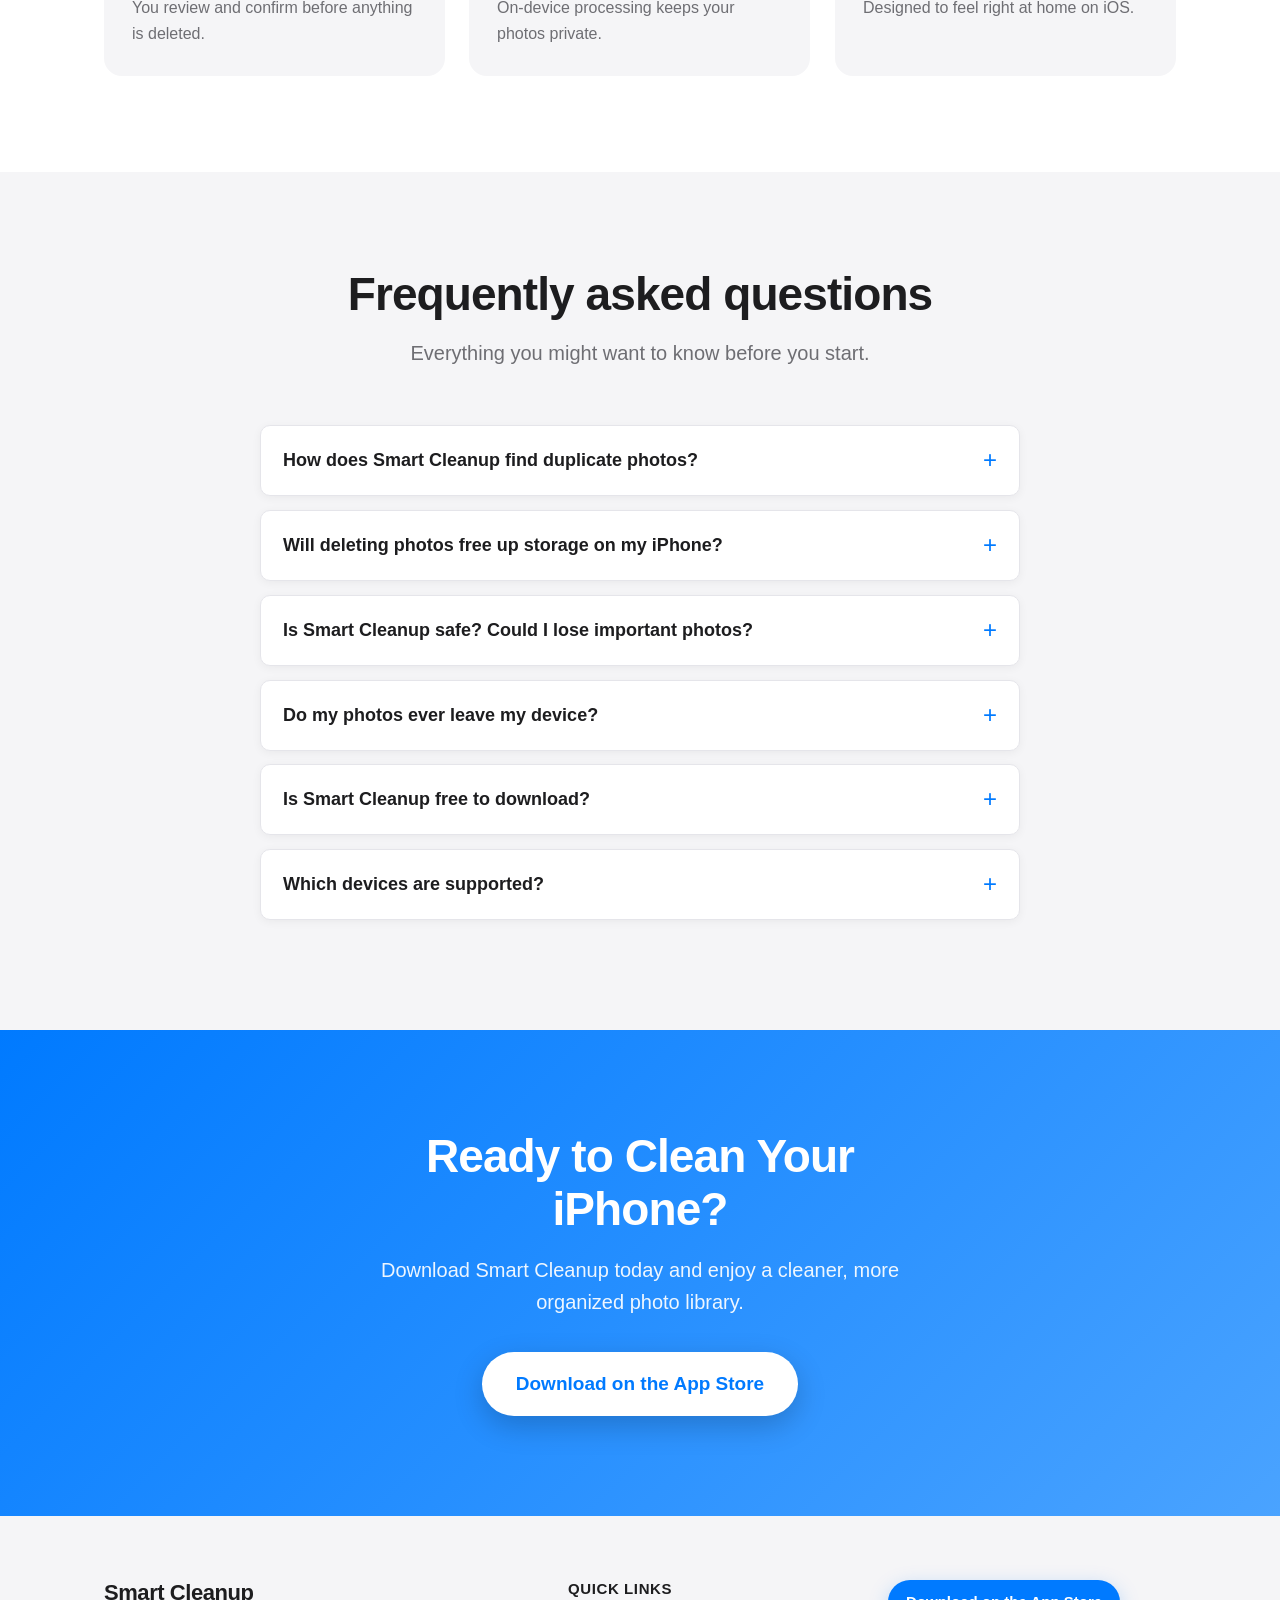
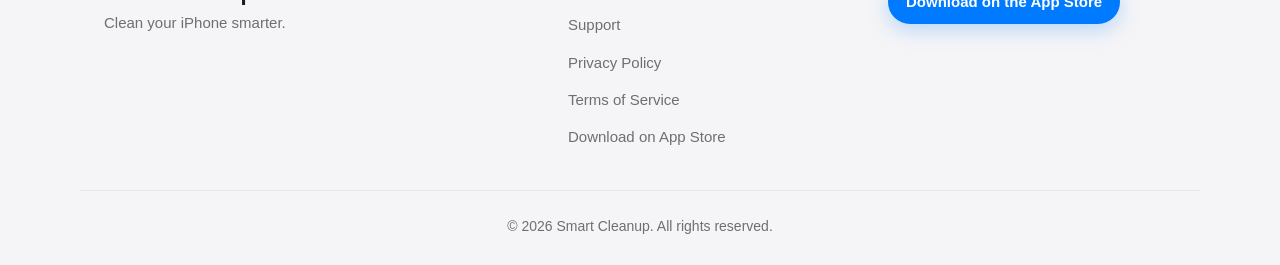
==== commit 792e6ac2: "Add SEO essentials, FAQ, and Support page - Add Google Search Console verification file - Add sitema" ====
--- a/index.html
+++ b/index.html
@@ -12,25 +12,32 @@
   <meta charset="UTF-8" />
   <meta name="viewport" content="width=device-width, initial-scale=1.0" />
 
-  <title>Smart Cleanup — Clean Your iPhone Smarter</title>
-  <meta name="description" content="Smart Cleanup helps you remove duplicate photos, clean similar images and screenshots, and free up iPhone storage in just a few taps. Privacy-first and fast." />
-  <meta name="keywords" content="Smart Cleanup, iPhone cleaner, duplicate photo cleaner, similar image detection, screenshot cleaner, storage optimizer, free up space, iOS cleanup app" />
+  <title>Smart Cleanup: Duplicate Photo Cleaner &amp; iPhone Storage Saver</title>
+  <meta name="description" content="Smart Cleanup is a fast, privacy-first iPhone cleaner. Find and delete duplicate photos, similar images, and old screenshots to free up storage — all on-device. Download free on the App Store." />
+  <meta name="keywords" content="iPhone cleaner, duplicate photo cleaner, delete duplicate photos iPhone, similar photo remover, screenshot cleaner, free up iPhone storage, photo storage saver, clean up iPhone, iOS storage optimizer, Smart Cleanup app" />
   <meta name="author" content="Smart Cleanup" />
   <meta name="theme-color" content="#FFFFFF" />
+  <meta name="robots" content="index, follow, max-image-preview:large" />
+
+  <!-- Canonical URL -->
+  <link rel="canonical" href="https://asb2004.github.io/smart-cleanup-legal/" />
+
+  <!-- Note: Google Search Console is verified via the file
+       google81ea07902f87482c.html in the site root. -->
 
   <!-- Open Graph -->
   <meta property="og:type" content="website" />
-  <meta property="og:title" content="Smart Cleanup — Clean Your iPhone Smarter" />
-  <meta property="og:description" content="Remove duplicate photos, organize storage, and free up space in just a few taps." />
-  <meta property="og:image" content="assets/icons/app-icon.jpg" />
-  <meta property="og:url" content="https://apps.apple.com/app/id6758055419" />
+  <meta property="og:title" content="Smart Cleanup: Duplicate Photo Cleaner &amp; iPhone Storage Saver" />
+  <meta property="og:description" content="Find and delete duplicate photos, similar images, and old screenshots to free up iPhone storage — fast and privacy-first." />
+  <meta property="og:image" content="https://asb2004.github.io/smart-cleanup-legal/assets/icons/app-icon.jpg" />
+  <meta property="og:url" content="https://asb2004.github.io/smart-cleanup-legal/" />
   <meta property="og:site_name" content="Smart Cleanup" />
 
   <!-- Twitter Card -->
   <meta name="twitter:card" content="summary_large_image" />
-  <meta name="twitter:title" content="Smart Cleanup — Clean Your iPhone Smarter" />
-  <meta name="twitter:description" content="Remove duplicate photos, organize storage, and free up space in just a few taps." />
-  <meta name="twitter:image" content="assets/icons/app-icon.jpg" />
+  <meta name="twitter:title" content="Smart Cleanup: Duplicate Photo Cleaner &amp; iPhone Storage Saver" />
+  <meta name="twitter:description" content="Find and delete duplicate photos, similar images, and old screenshots to free up iPhone storage — fast and privacy-first." />
+  <meta name="twitter:image" content="https://asb2004.github.io/smart-cleanup-legal/assets/icons/app-icon.jpg" />
 
   <!-- Favicon -->
   <link rel="icon" type="image/jpeg" href="assets/icons/favicon.jpg" />
@@ -38,6 +45,32 @@
 
   <!-- Stylesheet -->
   <link rel="stylesheet" href="css/style.css" />
+
+  <!-- ============================================================
+       STRUCTURED DATA (JSON-LD) — helps Google understand the app
+  ============================================================ -->
+  <script type="application/ld+json">
+  {
+    "@context": "https://schema.org",
+    "@type": "SoftwareApplication",
+    "name": "Smart Cleanup – Storage Saver",
+    "operatingSystem": "iOS",
+    "applicationCategory": "UtilitiesApplication",
+    "description": "Smart Cleanup helps iPhone users find and delete duplicate photos, similar images, and old screenshots to free up storage. All analysis runs on-device for privacy.",
+    "url": "https://asb2004.github.io/smart-cleanup-legal/",
+    "downloadUrl": "https://apps.apple.com/app/id6758055419",
+    "image": "https://asb2004.github.io/smart-cleanup-legal/assets/icons/app-icon.jpg",
+    "offers": {
+      "@type": "Offer",
+      "price": "0",
+      "priceCurrency": "USD"
+    },
+    "publisher": {
+      "@type": "Organization",
+      "name": "Smart Cleanup"
+    }
+  }
+  </script>
 </head>
 
 <body>
@@ -60,6 +93,8 @@
         <li><a href="#features">Features</a></li>
         <li><a href="#how">How It Works</a></li>
         <li><a href="#why">Why Smart Cleanup</a></li>
+        <li><a href="#faq">FAQ</a></li>
+        <li><a href="support.html">Support</a></li>
         <li>
           <a class="btn btn--primary btn--sm" href="https://apps.apple.com/app/id6758055419" target="_blank" rel="noopener">Download</a>
         </li>
@@ -117,7 +152,10 @@
         <header class="section__head reveal">
           <h2 class="section__title" id="about-title">A cleaner iPhone, made simple</h2>
           <p class="section__subtitle">
-            Smart Cleanup scans your photo library and clears the clutter — safely, quickly, and privately.
+            Over time, your Camera Roll fills up with duplicate photos, near-identical bursts, and
+            forgotten screenshots. Smart Cleanup scans your entire photo library in seconds,
+            groups the clutter for you, and lets you delete it with a single tap — so you can
+            reclaim gigabytes of storage without deleting the memories that matter.
           </p>
         </header>
 
@@ -273,7 +311,129 @@
     </section>
 
     <!-- ============================================================
-         7. CALL TO ACTION
+         7. FAQ  (with FAQPage structured data for rich results)
+    ============================================================ -->
+    <section class="section section--muted" id="faq" aria-labelledby="faq-title">
+      <div class="container">
+        <header class="section__head reveal">
+          <h2 class="section__title" id="faq-title">Frequently asked questions</h2>
+          <p class="section__subtitle">Everything you might want to know before you start.</p>
+        </header>
+
+        <div class="faq">
+          <details class="faq__item reveal">
+            <summary class="faq__q">How does Smart Cleanup find duplicate photos?</summary>
+            <p class="faq__a">
+              Smart Cleanup analyzes your photo library on your device and compares images to
+              detect exact duplicates and visually similar shots. It then groups them together so
+              you can quickly pick the best photo to keep and remove the rest.
+            </p>
+          </details>
+
+          <details class="faq__item reveal">
+            <summary class="faq__q">Will deleting photos free up storage on my iPhone?</summary>
+            <p class="faq__a">
+              Yes. Removing duplicate photos, similar images, and old screenshots frees up real
+              storage space. Deleted items move to your "Recently Deleted" album, so you can empty
+              that album to reclaim the space immediately.
+            </p>
+          </details>
+
+          <details class="faq__item reveal">
+            <summary class="faq__q">Is Smart Cleanup safe? Could I lose important photos?</summary>
+            <p class="faq__a">
+              Smart Cleanup never deletes anything automatically. You always review the suggested
+              items and confirm before anything is removed, so your important memories stay safe.
+            </p>
+          </details>
+
+          <details class="faq__item reveal">
+            <summary class="faq__q">Do my photos ever leave my device?</summary>
+            <p class="faq__a">
+              No. All scanning and analysis happen entirely on your iPhone. Your photos and videos
+              are never uploaded to any server, keeping your data completely private.
+            </p>
+          </details>
+
+          <details class="faq__item reveal">
+            <summary class="faq__q">Is Smart Cleanup free to download?</summary>
+            <p class="faq__a">
+              Yes, Smart Cleanup is free to download on the App Store. Some advanced features may
+              be available through an optional subscription managed by Apple.
+            </p>
+          </details>
+
+          <details class="faq__item reveal">
+            <summary class="faq__q">Which devices are supported?</summary>
+            <p class="faq__a">
+              Smart Cleanup is designed and optimized for iPhone and works with your standard iOS
+              Photos library. Simply download it from the App Store to get started.
+            </p>
+          </details>
+        </div>
+      </div>
+    </section>
+
+    <!-- FAQ structured data -->
+    <script type="application/ld+json">
+    {
+      "@context": "https://schema.org",
+      "@type": "FAQPage",
+      "mainEntity": [
+        {
+          "@type": "Question",
+          "name": "How does Smart Cleanup find duplicate photos?",
+          "acceptedAnswer": {
+            "@type": "Answer",
+            "text": "Smart Cleanup analyzes your photo library on your device and compares images to detect exact duplicates and visually similar shots, then groups them so you can quickly keep the best photo and remove the rest."
+          }
+        },
+        {
+          "@type": "Question",
+          "name": "Will deleting photos free up storage on my iPhone?",
+          "acceptedAnswer": {
+            "@type": "Answer",
+            "text": "Yes. Removing duplicate photos, similar images, and old screenshots frees up real storage. Deleted items move to Recently Deleted, so emptying that album reclaims the space immediately."
+          }
+        },
+        {
+          "@type": "Question",
+          "name": "Is Smart Cleanup safe? Could I lose important photos?",
+          "acceptedAnswer": {
+            "@type": "Answer",
+            "text": "Smart Cleanup never deletes anything automatically. You always review the suggested items and confirm before anything is removed, so your important memories stay safe."
+          }
+        },
+        {
+          "@type": "Question",
+          "name": "Do my photos ever leave my device?",
+          "acceptedAnswer": {
+            "@type": "Answer",
+            "text": "No. All scanning and analysis happen entirely on your iPhone. Your photos and videos are never uploaded to any server, keeping your data completely private."
+          }
+        },
+        {
+          "@type": "Question",
+          "name": "Is Smart Cleanup free to download?",
+          "acceptedAnswer": {
+            "@type": "Answer",
+            "text": "Yes, Smart Cleanup is free to download on the App Store. Some advanced features may be available through an optional subscription managed by Apple."
+          }
+        },
+        {
+          "@type": "Question",
+          "name": "Which devices are supported?",
+          "acceptedAnswer": {
+            "@type": "Answer",
+            "text": "Smart Cleanup is designed and optimized for iPhone and works with your standard iOS Photos library. Download it from the App Store to get started."
+          }
+        }
+      ]
+    }
+    </script>
+
+    <!-- ============================================================
+         8. CALL TO ACTION
     ============================================================ -->
     <section class="cta" aria-labelledby="cta-title">
       <div class="container cta__inner reveal">
@@ -289,7 +449,7 @@
   </main>
 
   <!-- ============================================================
-       8. FOOTER
+       9. FOOTER
   ============================================================ -->
   <footer class="footer" aria-labelledby="footer-title">
     <div class="container footer__grid">
@@ -301,6 +461,7 @@
       <nav class="footer__nav" aria-label="Footer navigation">
         <h3 class="footer__heading">Quick Links</h3>
         <ul>
+          <li><a href="support.html">Support</a></li>
           <li><a href="privacy-policy.html">Privacy Policy</a></li>
           <li><a href="terms-of-service.html">Terms of Service</a></li>
           <li><a href="https://apps.apple.com/app/id6758055419" target="_blank" rel="noopener">Download on App Store</a></li>
--- a/css/style.css
+++ b/css/style.css
@@ -517,7 +517,6 @@
   display: flex;
   align-items: center;
   justify-content: center;
-  padding: 20px;
 }
 
 /* Soft glow behind the app icon */
@@ -552,6 +551,65 @@
   50% { transform: translateY(-14px); }
 }
 
+/* ---------- 12b. FAQ (accordion) ---------- */
+.faq {
+  max-width: 760px;
+  margin: 0 auto;
+}
+
+.faq__item {
+  background: var(--bg);
+  border: 1px solid var(--border);
+  border-radius: var(--radius-sm);
+  padding: 4px 22px;
+  margin-bottom: 14px;
+  box-shadow: var(--shadow-sm);
+  transition: box-shadow 0.2s var(--ease);
+}
+
+.faq__item[open] {
+  box-shadow: var(--shadow);
+}
+
+.faq__q {
+  font-size: 18px;
+  font-weight: 600;
+  color: var(--text);
+  padding: 16px 30px 16px 0;
+  cursor: pointer;
+  list-style: none;
+  position: relative;
+}
+
+/* Hide default marker */
+.faq__q::-webkit-details-marker {
+  display: none;
+}
+
+/* Custom +/- indicator */
+.faq__q::after {
+  content: "+";
+  position: absolute;
+  right: 0;
+  top: 50%;
+  transform: translateY(-50%);
+  font-size: 24px;
+  font-weight: 400;
+  color: var(--primary);
+  transition: transform 0.2s var(--ease);
+}
+
+.faq__item[open] .faq__q::after {
+  content: "−";
+}
+
+.faq__a {
+  color: var(--text-secondary);
+  font-size: 16px;
+  padding: 0 0 18px;
+  margin: 0;
+}
+
 /* ---------- 13. CALL TO ACTION ---------- */
 .cta {
   padding: 100px 0;
@@ -669,11 +727,23 @@
   margin: 36px 0 12px;
 }
 
+.legal h3 {
+  font-size: 19px;
+  color: var(--text);
+  margin: 24px 0 8px;
+}
+
 .legal p,
 .legal li {
   color: var(--text-secondary);
   font-size: 17px;
   margin-bottom: 12px;
+}
+
+/* Inline CTA button inside legal/support content keeps its own colors */
+.legal .btn {
+  color: #fff;
+  margin-top: 8px;
 }
 
 .legal ul {
@@ -733,9 +803,10 @@
     text-align: center;
     gap: 40px;
   }
+  /* The big logo showcase already sits on top when stacked,
+     so hide the small hero icon to avoid showing the logo twice. */
   .hero__icon {
-    margin-left: auto;
-    margin-right: auto;
+    display: none;
   }
   .hero__subtitle {
     margin-left: auto;
@@ -755,7 +826,7 @@
     grid-template-columns: repeat(2, 1fr);
   }
   .logo-showcase__icon {
-    max-width: 240px;
+    max-width: 100px;
   }
   .footer__grid {
     grid-template-columns: 1fr 1fr;
